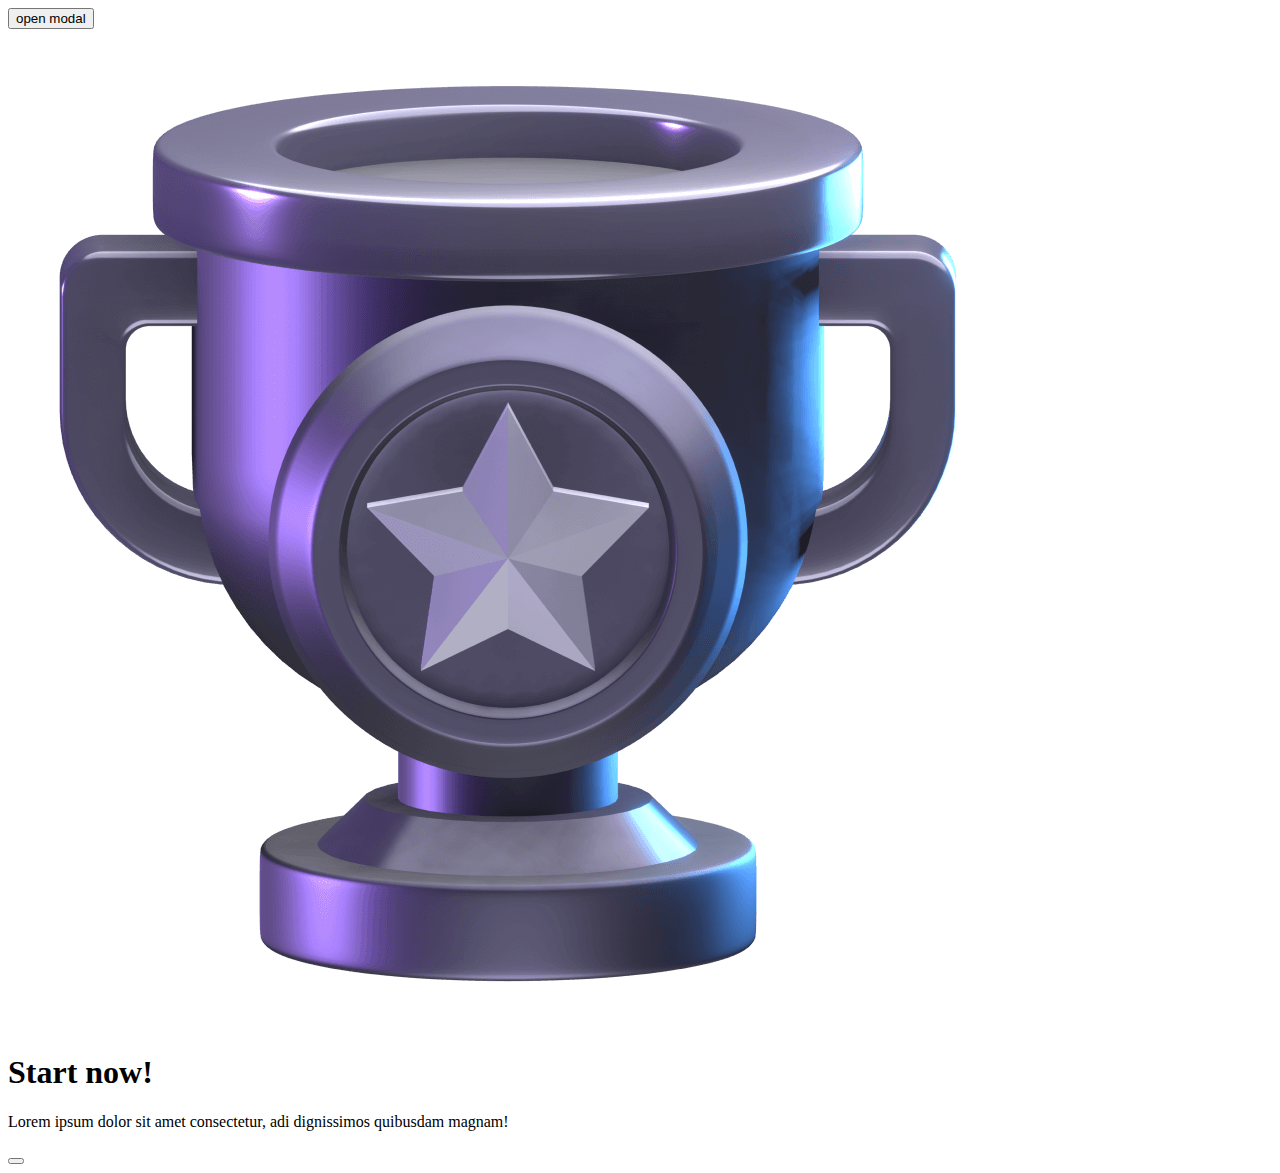
==== animated popup/index.html @ f9118e1d "added popup" ====
<!DOCTYPE html>
<html lang="en">
<head>
      <meta charset="UTF-8">
      <meta http-equiv="X-UA-Compatible" content="IE=edge">
      <meta name="viewport" content="width=device-width, initial-scale=1.0">
      <title>Animated Popup</title>
</head>
<body>
      <section class="container">
            <div class="popup__open">
                  <button>open modal</button>
            </div>

            <div class="card">
                  <div class="card__content">
                        <div class="close__btn" id="close">
                              
                        </div>
                  <div class="card__img">
                        <img src="img/star-trophy.png" alt="">
                  </div>
                  <h1 class="card__title">Start now!</h1>
                  <p class="card__description">Lorem ipsum dolor sit amet consectetur, 
                        adi dignissimos quibusdam magnam!</p>
                  </div>
                  <button></button>
            </div>
      </section>
</body>
</html>
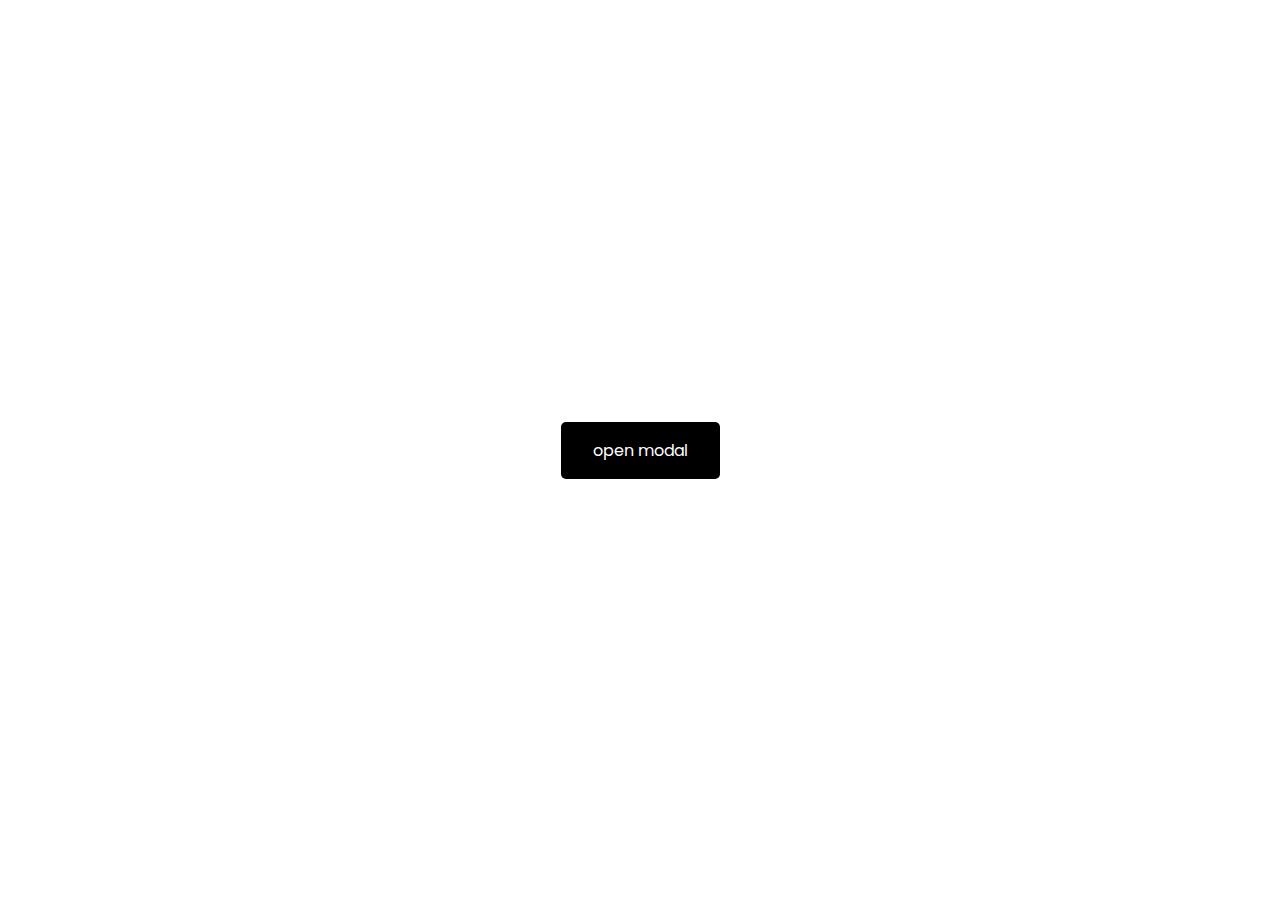
==== commit 7bedde57: "changed css" ====
--- a/animated popup/index.html
+++ b/animated popup/index.html
@@ -4,28 +4,35 @@
       <meta charset="UTF-8">
       <meta http-equiv="X-UA-Compatible" content="IE=edge">
       <meta name="viewport" content="width=device-width, initial-scale=1.0">
+      <link rel="stylesheet" href="style.css">
+      <link href='https://unpkg.com/boxicons@2.1.4/css/boxicons.min.css' rel='stylesheet'>
       <title>Animated Popup</title>
 </head>
 <body>
-      <section class="container">
-            <div class="popup__open">
-                  <button>open modal</button>
+      <section class="modal container">
+            <div class="modal__open">
+                  <button onclick="ShowModal()">open modal</button>
             </div>
 
-            <div class="card">
+            <div class="card" id="cardId">
                   <div class="card__content">
-                        <div class="close__btn" id="close">
-                              
+                        <div class="close__btn close" id="close">
+                              <i class='bx bxs-x-circle'></i>
                         </div>
                   <div class="card__img">
                         <img src="img/star-trophy.png" alt="">
                   </div>
                   <h1 class="card__title">Start now!</h1>
-                  <p class="card__description">Lorem ipsum dolor sit amet consectetur, 
-                        adi dignissimos quibusdam magnam!</p>
+                  <p class="card__description">Lorem ipsum dolor  Id culpa nesciun</p>
+                  <button class="card__btn">
+                        View Status
+                  </button>
+                  <button class="card__link close">
+                        Close
+                  </button>
                   </div>
-                  <button></button>
             </div>
       </section>
+      <script src="script.js"></script>
 </body>
 </html>--- a/animated popup/style.css
+++ b/animated popup/style.css
@@ -0,0 +1,105 @@
+@import url('https://fonts.googleapis.com/css2?family=Poppins:wght@300;400;500;800;900&display=swap');
+
+:root{
+      --font: 'Poppins', sans-serif;
+      --card:rgb(248, 237, 237);
+      --accent:black;
+}
+
+*{
+      margin: 0;
+      padding: 0;
+      box-sizing: border-box;
+}
+body{
+      position: relative;
+      height: 100vh;
+
+}
+body,button{
+      font-family: var(--font);
+}
+img{
+      max-width: 100%;
+      height: auto;
+}
+
+button{
+      cursor: pointer;
+      border: none;
+      outline: none;
+}
+.container{
+      margin-left: 1rem;
+      margin-right: 1rem;
+}
+.modal{
+      height: 100vh;
+      display: grid;
+      place-items: center;
+}
+.modal__open button{
+      padding: 1rem 2rem;
+      background-color: var(--accent);
+      color: white;
+      font-size: 1em;
+      border-radius: 5px;
+}
+
+.card{
+      position: absolute;
+      top:0;
+      left: 0;
+      background-color: var(--card);
+      width: 100%;
+      height: 100%;
+      display: grid;
+      align-items: flex-end;
+      visibility: hidden;
+      overflow:hidden;
+      
+}
+.card__content{
+      background-color: white;
+      display: flex;
+      align-items: center;
+      flex-direction: column;
+      width: 100%;
+      position: relative;
+      padding: 3rem 2rem 2rem;
+
+}
+.card__img img{
+      width: 150px;
+      margin-bottom: .75rem;
+}
+.card__btn{
+      display: block;
+      padding: 1rem 2rem;
+      font-size: 1em;
+      width: 90%;
+      background-color: var(--accent);
+      color: white;
+      margin-bottom: .75rem;
+}
+.showcard{
+      visibility:visible;
+      opacity: 1;
+}
+.card__description{
+      margin-bottom: .75rem;
+      color: rgb(73, 73, 73);
+      font-size: .9rem;
+}
+.card__link{
+      background: transparent;
+      margin: .5rem auto 0;
+}
+.close__btn{
+      position: absolute;
+      right: 15px;
+      top: 15px;
+}
+.close__btn i{
+      font-size: 1.5rem;
+}